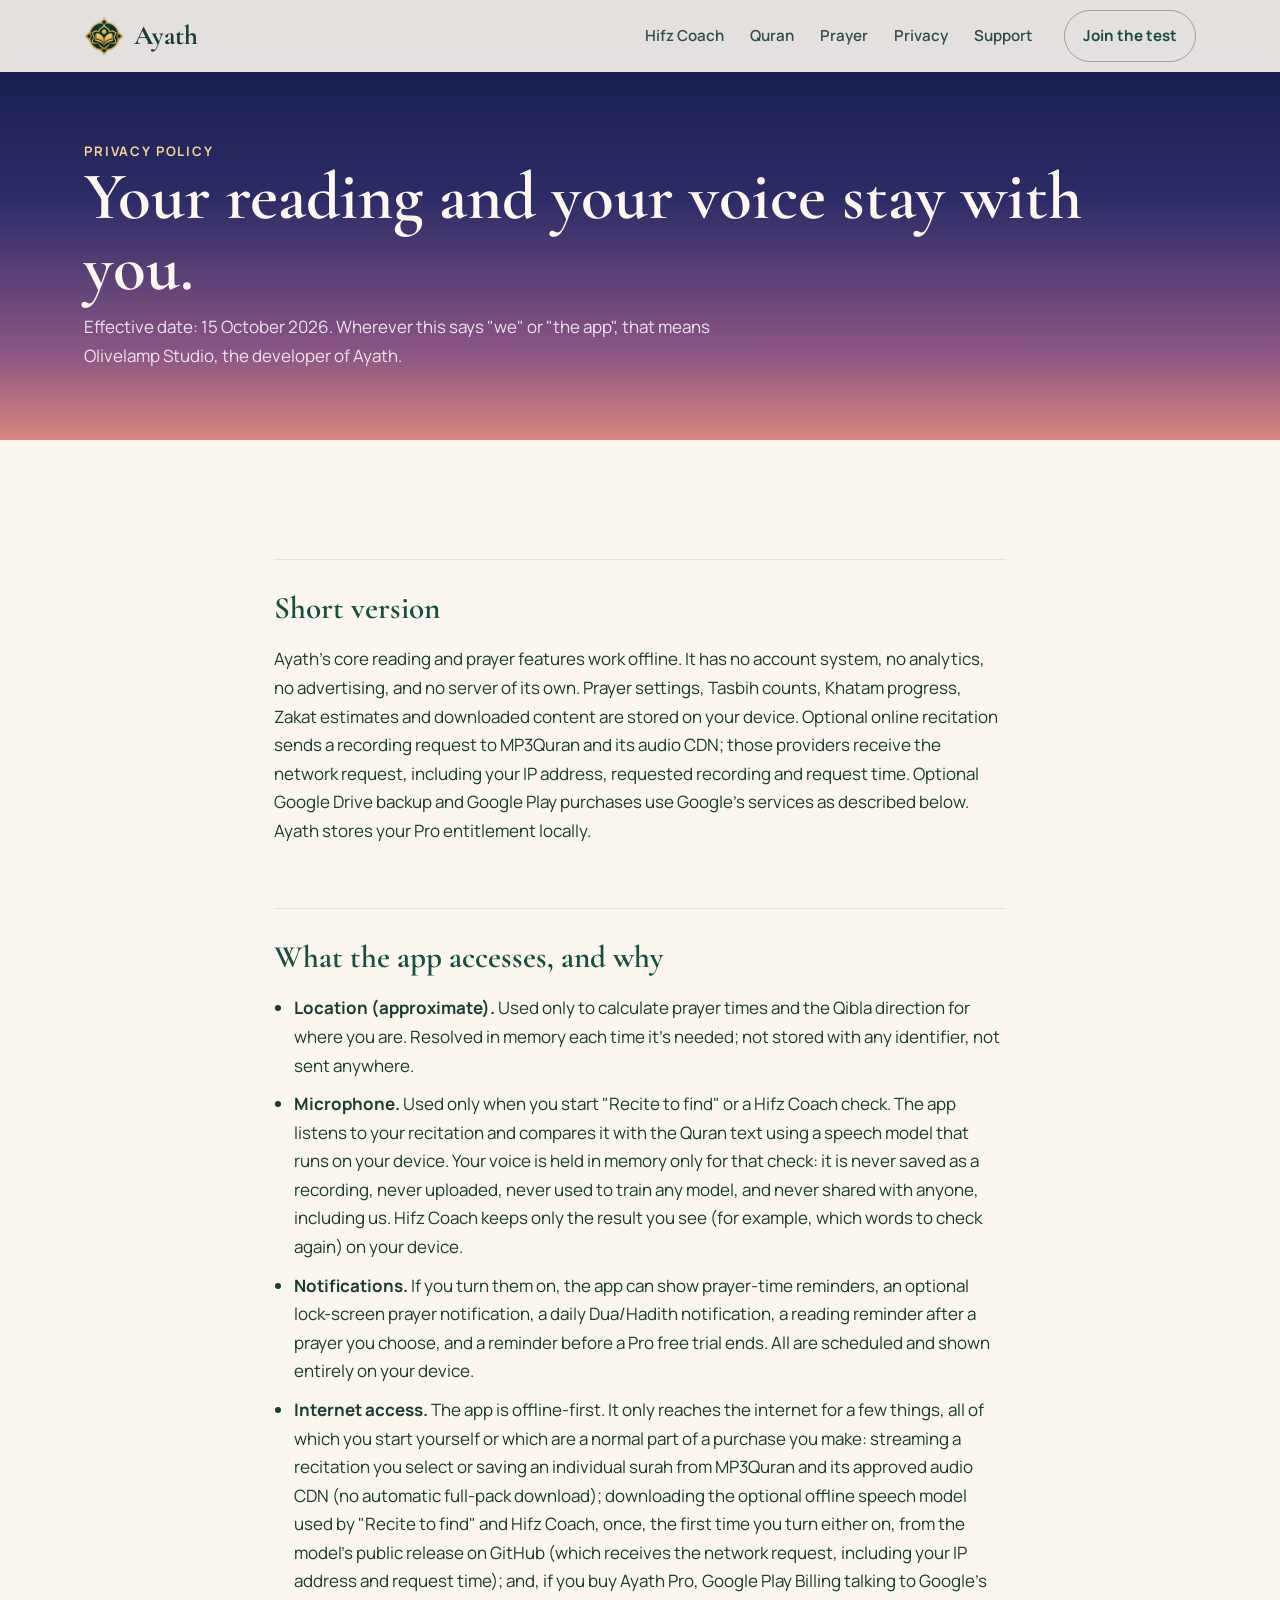
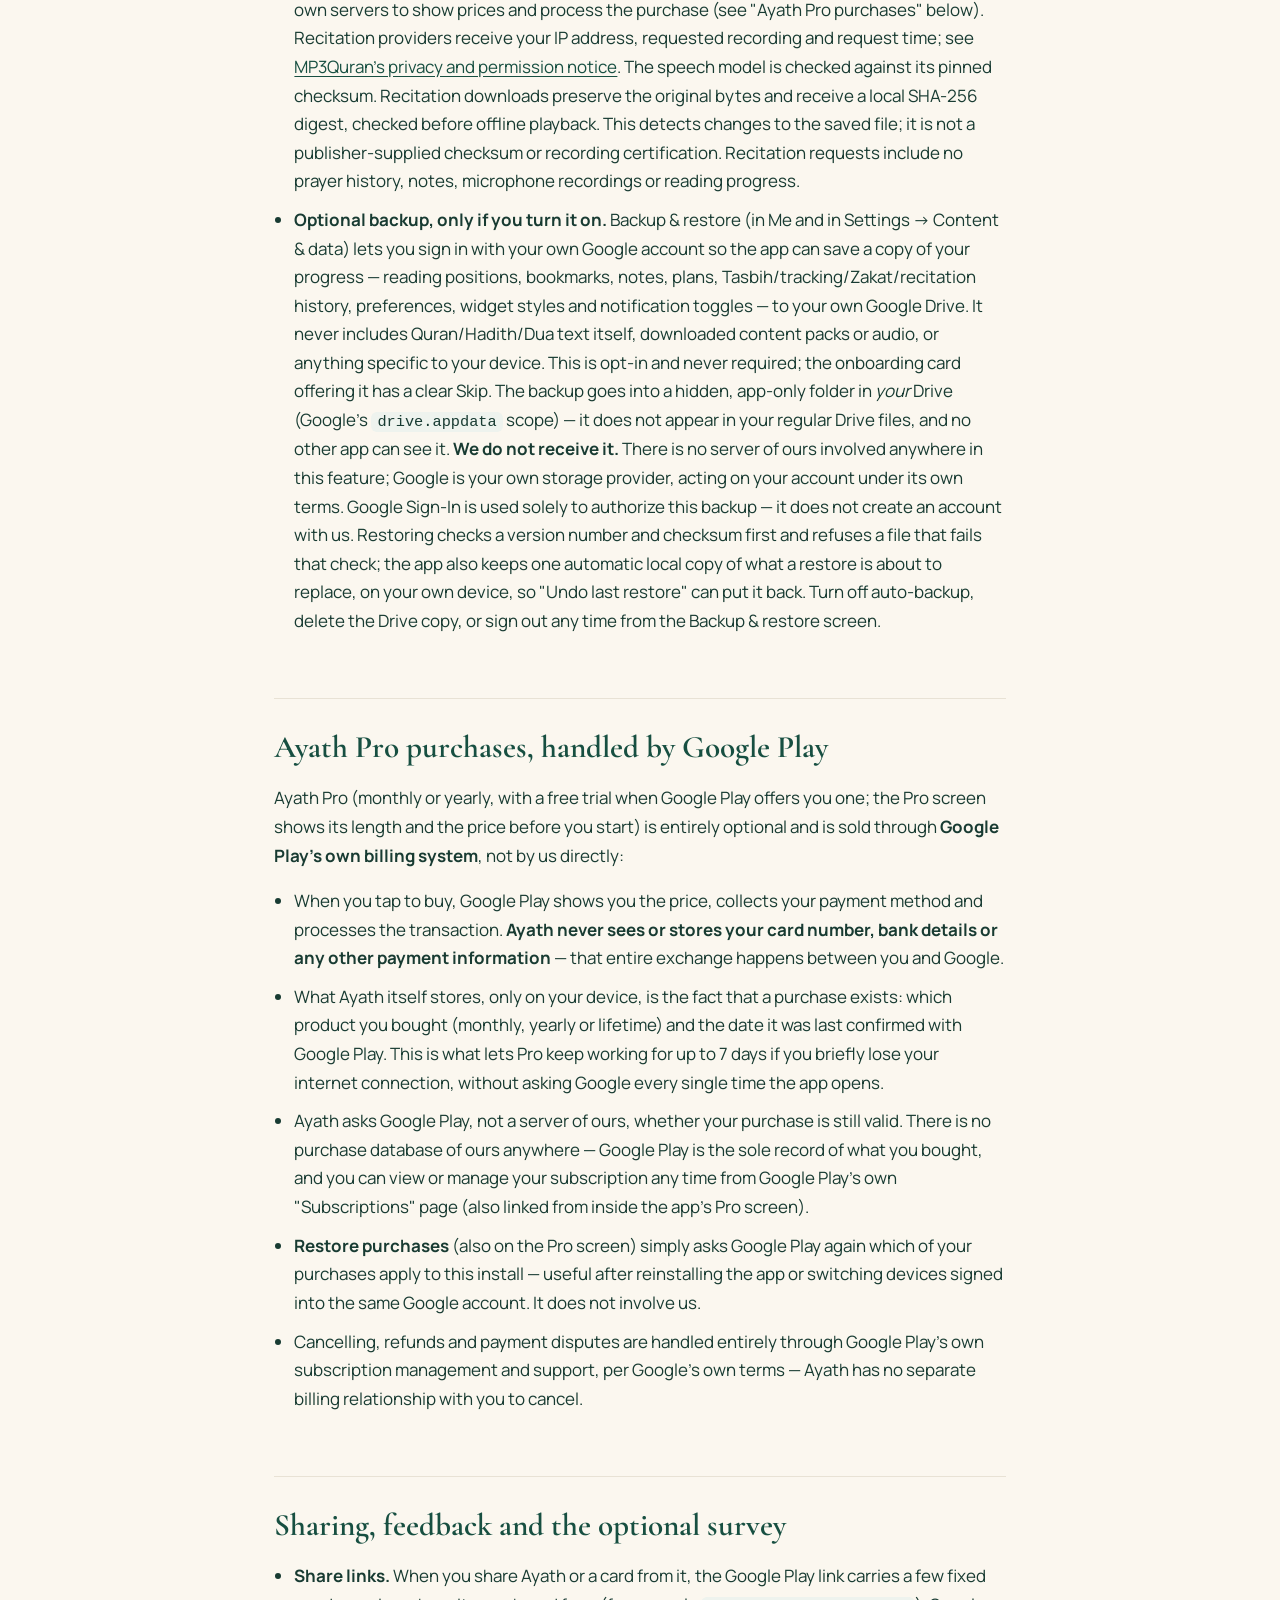
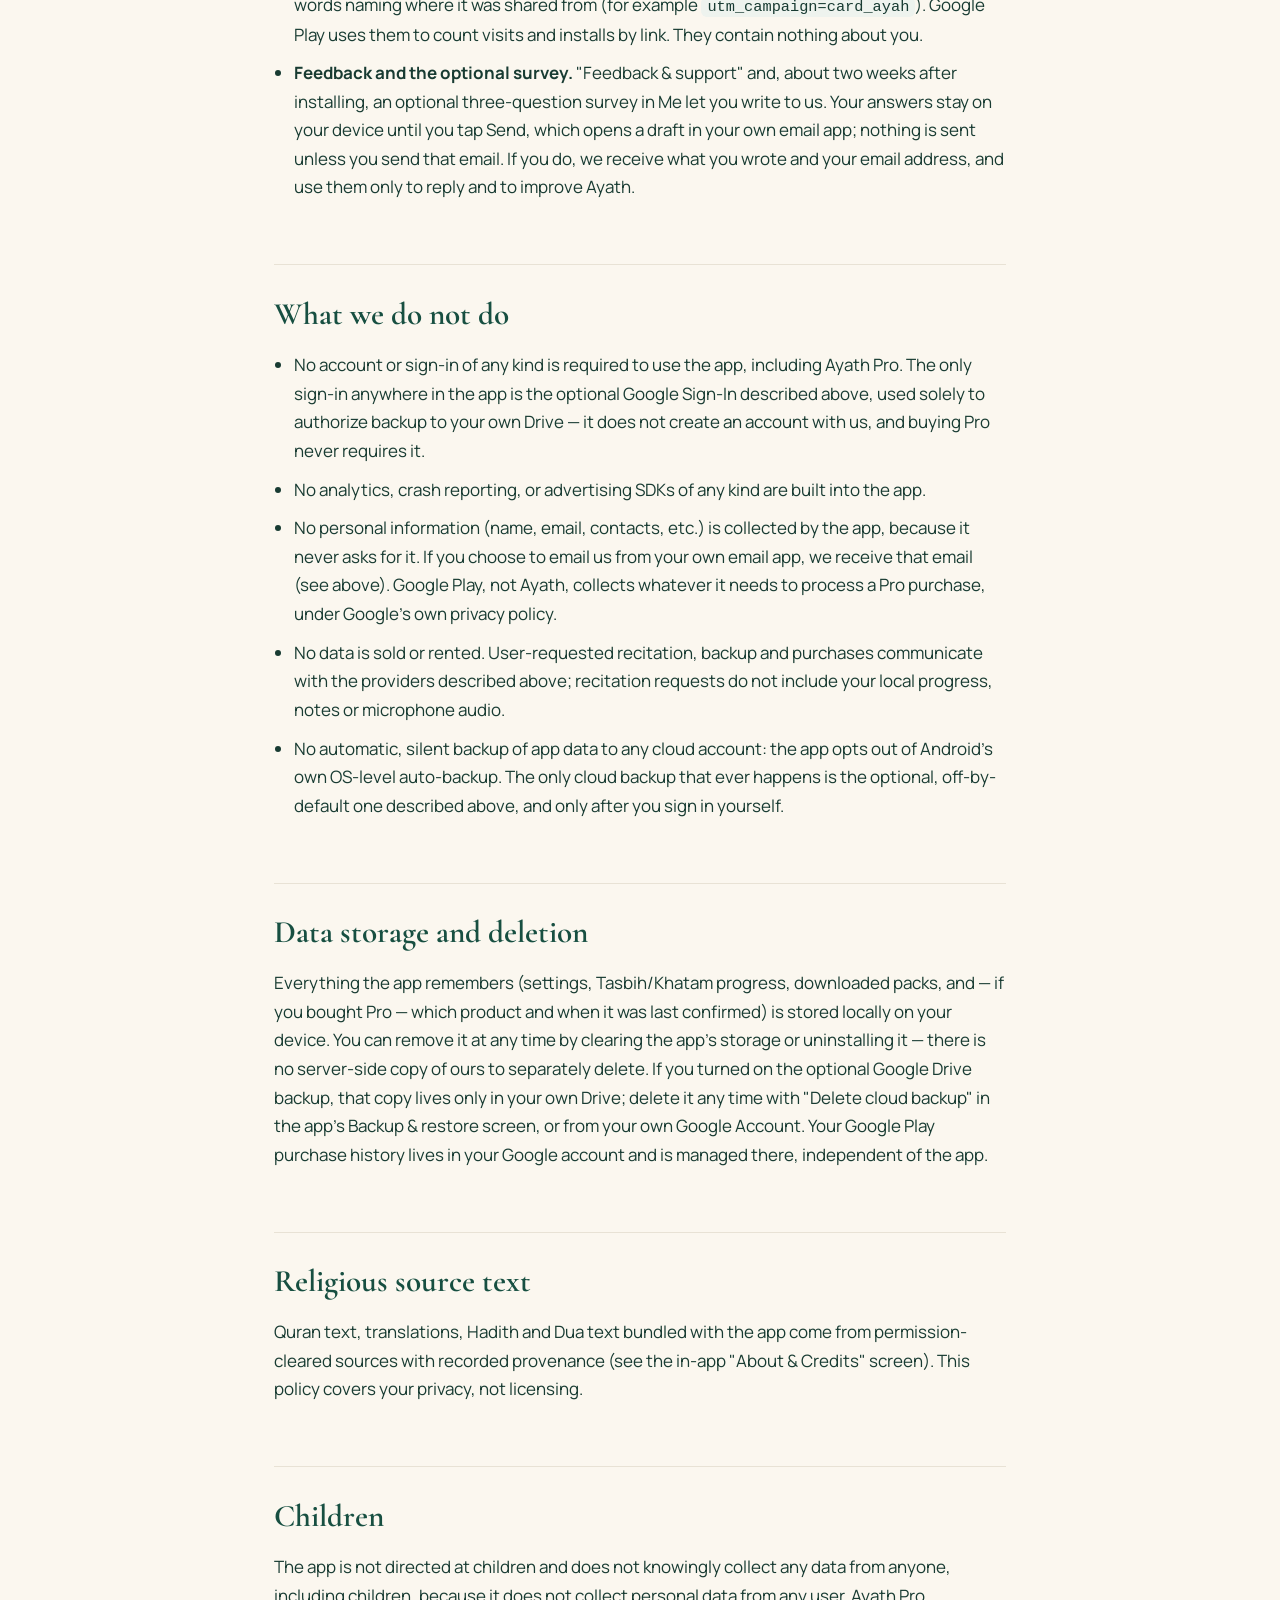
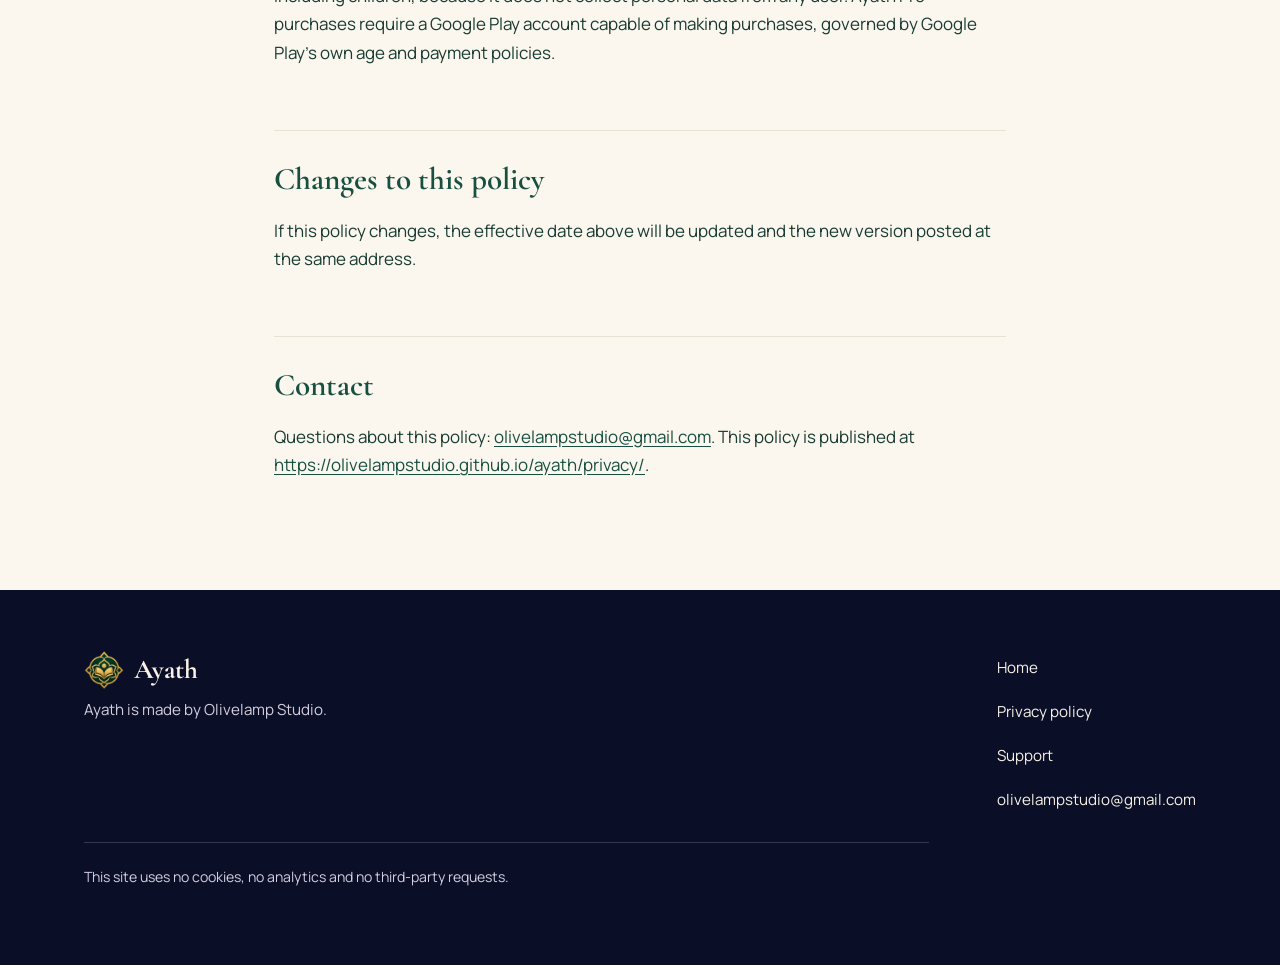
==== privacy/index.html @ 9ee57dbf "Publish Ayath website from project de8055c" ====
<!DOCTYPE html>
<html lang="en">
<head>
<meta charset="utf-8">
<meta name="viewport" content="width=device-width, initial-scale=1, viewport-fit=cover">
<title>Privacy Policy · Ayath</title>
<meta name="description" content="How Ayath handles your data: offline by default, no account, no analytics, no advertising, and your voice never leaves your phone.">
<link rel="canonical" href="https://olivelampstudio.github.io/ayath/privacy/">
<meta name="theme-color" content="#10163F">
<meta name="color-scheme" content="light dark">
<meta property="og:type" content="article">
<meta property="og:title" content="Ayath privacy policy">
<meta property="og:description" content="Offline by default, no account, no analytics, no advertising. Your voice never leaves your phone.">
<meta property="og:url" content="https://olivelampstudio.github.io/ayath/privacy/">
<meta property="og:image" content="https://olivelampstudio.github.io/ayath/assets/og-image.jpg">
<link rel="icon" type="image/png" sizes="32x32" href="../assets/icon-32.png">
<link rel="apple-touch-icon" href="../assets/apple-touch-icon.png">
<link rel="preload" href="../assets/fonts/cormorant-garamond-latin.woff2" as="font" type="font/woff2" crossorigin>
<link rel="stylesheet" href="../assets/site.css">
<script>document.documentElement.classList.add("js")</script>
<script defer src="../assets/site.js"></script>
<script type="application/ld+json">
{"@context": "https://schema.org", "@type": "BreadcrumbList", "itemListElement": [
  {"@type": "ListItem", "position": 1, "name": "Ayath", "item": "https://olivelampstudio.github.io/ayath/"},
  {"@type": "ListItem", "position": 2, "name": "Privacy policy", "item": "https://olivelampstudio.github.io/ayath/privacy/"}
]}
</script>
</head>
<body class="page-doc">
<a class="skip" href="#main">Skip to content</a>
<header class="topbar" data-topbar>
  <div class="topbar-inner">
    <a class="brand" href="../" aria-label="Ayath home"><img src="../assets/img/emblem.webp" alt="" width="40" height="40"><span>Ayath</span></a>
    <nav class="nav" id="site-nav" aria-label="Main">
      <a href="../#hifz">Hifz Coach</a>
      <a href="../#quran">Quran</a>
      <a href="../#prayer">Prayer</a>
      <a href="../privacy/" aria-current="page">Privacy</a>
      <a href="../support/">Support</a>
    </nav>
    <a class="topbar-cta" href="mailto:olivelampstudio@gmail.com?subject=Ayath%20early%20test">Join the test</a>
    <button class="menu-btn" type="button" aria-expanded="false" aria-controls="site-nav" data-menu>
      <span class="sr-only">Menu</span><span class="menu-bars" aria-hidden="true"></span>
    </button>
  </div>
</header>
<section class="doc-hero">
  <div class="wrap">
    <p class="eyebrow">Privacy policy</p>
    <h1>Your reading and your voice stay with you.</h1>
    <p>Effective date: 15 October 2026. Wherever this says "we" or "the app", that means Olivelamp
      Studio, the developer of Ayath.</p>
  </div>
</section>
<main class="doc" id="main">
  <div class="wrap">
  <h2>Short version</h2>
  <p>Ayath's core reading and prayer features work offline. It has no account
  system, no analytics, no advertising, and no server of its own. Prayer settings,
  Tasbih counts, Khatam progress, Zakat estimates and downloaded content are stored
  on your device. Optional online recitation sends a recording request to
  MP3Quran and its audio CDN; those providers receive the network request,
  including your IP address, requested recording and request time. Optional
  Google Drive backup and Google Play purchases use Google's services as
  described below. Ayath stores your Pro entitlement locally.</p>

  <h2>What the app accesses, and why</h2>
  <ul>
    <li><strong>Location (approximate).</strong> Used only to calculate prayer times and
      the Qibla direction for where you are. Resolved in memory each time it's needed;
      not stored with any identifier, not sent anywhere.</li>
    <li><strong>Microphone.</strong> Used only when you start "Recite to find" or a Hifz
      Coach check. The app listens to your recitation and compares it with the Quran text
      using a speech model that runs on your device. Your voice is held in memory only for
      that check: it is never saved as a recording, never uploaded, never used to train any
      model, and never shared with anyone, including us. Hifz Coach keeps only the result
      you see (for example, which words to check again) on your device.</li>
    <li><strong>Notifications.</strong> If you turn them on, the app can show prayer-time
      reminders, an optional lock-screen prayer notification, a daily Dua/Hadith
      notification, a reading reminder after a prayer you choose, and a reminder before a
      Pro free trial ends. All are scheduled and shown entirely on your device.</li>
    <li><strong>Internet access.</strong> The app is offline-first. It only reaches the
      internet for a few things, all of which you start yourself or which are a normal
      part of a purchase you make: streaming a recitation you select or saving an individual surah from MP3Quran
      and its approved audio CDN (no automatic full-pack download); downloading the
      optional offline speech model used by "Recite to find" and Hifz Coach, once, the
      first time you turn either on, from the model's public release on GitHub (which
      receives the network request, including your IP address and request time); and, if you buy Ayath Pro,
      Google Play Billing talking to Google's own servers to show prices and process the
      purchase (see "Ayath Pro purchases" below). Recitation providers receive your
      IP address, requested recording and request time; see
      <a href="https://www.mp3quran.net/eng/privacy">MP3Quran's privacy and permission notice</a>.
      The speech model is checked against its pinned checksum. Recitation downloads
      preserve the original bytes and receive a local SHA-256 digest, checked before
      offline playback. This detects changes to the saved file; it is not a
      publisher-supplied checksum or recording certification. Recitation requests
      include no prayer history, notes, microphone recordings or reading progress.</li>
    <li><strong>Optional backup, only if you turn it on.</strong> Backup &amp; restore (in
      Me and in Settings &rarr; Content &amp; data) lets you sign in with your own Google
      account so the app can save a copy of your progress &mdash; reading positions,
      bookmarks, notes, plans, Tasbih/tracking/Zakat/recitation history, preferences,
      widget styles and notification toggles &mdash; to your own Google Drive. It never
      includes Quran/Hadith/Dua text itself, downloaded content packs or audio, or
      anything specific to your device. This is opt-in and never required; the onboarding
      card offering it has a clear Skip. The backup goes into a hidden, app-only folder in
      <em>your</em> Drive (Google's <code>drive.appdata</code> scope) &mdash; it does not
      appear in your regular Drive files, and no other app can see it.
      <strong>We do not receive it.</strong> There is no server of ours involved anywhere
      in this feature; Google is your own storage provider, acting on your account under
      its own terms. Google Sign-In is used solely to authorize this backup &mdash; it
      does not create an account with us. Restoring checks a version number and checksum
      first and refuses a file that fails that check; the app also keeps one automatic
      local copy of what a restore is about to replace, on your own device, so
      "Undo last restore" can put it back. Turn off auto-backup, delete the Drive copy, or
      sign out any time from the Backup &amp; restore screen.</li>
  </ul>

  <h2>Ayath Pro purchases, handled by Google Play</h2>
  <p>Ayath Pro (monthly or yearly, with a free trial when Google Play offers you one;
  the Pro screen shows its length and the price before you start) is entirely optional and is sold through <strong>Google Play's own billing system</strong>,
  not by us directly:</p>
  <ul>
    <li>When you tap to buy, Google Play shows you the price, collects your payment method
      and processes the transaction. <strong>Ayath never sees or stores your card number,
      bank details or any other payment information</strong> &mdash; that entire exchange
      happens between you and Google.</li>
    <li>What Ayath itself stores, only on your device, is the fact that a purchase exists:
      which product you bought (monthly, yearly or lifetime) and the date it was last
      confirmed with Google Play. This is what lets Pro keep working for up to 7 days if
      you briefly lose your internet connection, without asking Google every single time
      the app opens.</li>
    <li>Ayath asks Google Play, not a server of ours, whether your purchase is still
      valid. There is no purchase database of ours anywhere &mdash; Google Play is the
      sole record of what you bought, and you can view or manage your subscription any
      time from Google Play's own "Subscriptions" page (also linked from inside the app's
      Pro screen).</li>
    <li><strong>Restore purchases</strong> (also on the Pro screen) simply asks Google Play
      again which of your purchases apply to this install &mdash; useful after
      reinstalling the app or switching devices signed into the same Google account. It
      does not involve us.</li>
    <li>Cancelling, refunds and payment disputes are handled entirely through Google
      Play's own subscription management and support, per Google's own terms &mdash;
      Ayath has no separate billing relationship with you to cancel.</li>
  </ul>

  <h2>Sharing, feedback and the optional survey</h2>
  <ul>
    <li><strong>Share links.</strong> When you share Ayath or a card from it, the Google
      Play link carries a few fixed words naming where it was shared from (for example
      <code>utm_campaign=card_ayah</code>). Google Play uses them to count visits and
      installs by link. They contain nothing about you.</li>
    <li><strong>Feedback and the optional survey.</strong> "Feedback &amp; support" and,
      about two weeks after installing, an optional three-question survey in Me let you
      write to us. Your answers stay on your device until you tap Send, which opens a draft
      in your own email app; nothing is sent unless you send that email. If you do, we
      receive what you wrote and your email address, and use them only to reply and to
      improve Ayath.</li>
  </ul>

  <h2>What we do not do</h2>
  <ul>
    <li>No account or sign-in of any kind is required to use the app, including Ayath
      Pro. The only sign-in anywhere in the app is the optional Google Sign-In described
      above, used solely to authorize backup to your own Drive — it does not create an
      account with us, and buying Pro never requires it.</li>
    <li>No analytics, crash reporting, or advertising SDKs of any kind are built into the app.</li>
    <li>No personal information (name, email, contacts, etc.) is collected by the app,
      because it never asks for it. If you choose to email us from your own email app, we
      receive that email (see above). Google Play, not Ayath, collects whatever it needs to
      process a Pro purchase, under Google's own privacy policy.</li>
    <li>No data is sold or rented. User-requested recitation, backup and purchases
      communicate with the providers described above; recitation requests do not
      include your local progress, notes or microphone audio.</li>
    <li>No automatic, silent backup of app data to any cloud account: the app opts out of
      Android's own OS-level auto-backup. The only cloud backup that ever happens is the
      optional, off-by-default one described above, and only after you sign in yourself.</li>
  </ul>

  <h2>Data storage and deletion</h2>
  <p>Everything the app remembers (settings, Tasbih/Khatam progress, downloaded packs,
  and — if you bought Pro — which product and when it was last confirmed) is stored
  locally on your device. You can remove it at any time by clearing the app's storage
  or uninstalling it — there is no server-side copy of ours to separately delete. If you
  turned on the optional Google Drive backup, that copy lives only in your own Drive;
  delete it any time with "Delete cloud backup" in the app's Backup &amp; restore screen,
  or from your own Google Account. Your Google Play purchase history lives in your
  Google account and is managed there, independent of the app.</p>

  <h2>Religious source text</h2>
  <p>Quran text, translations, Hadith and Dua text bundled with the app come from
  permission-cleared sources with recorded provenance (see the in-app "About &amp;
  Credits" screen). This policy covers your privacy, not licensing.</p>

  <h2>Children</h2>
  <p>The app is not directed at children and does not knowingly collect any data from
  anyone, including children, because it does not collect personal data from any user.
  Ayath Pro purchases require a Google Play account capable of making purchases,
  governed by Google Play's own age and payment policies.</p>

  <h2>Changes to this policy</h2>
  <p>If this policy changes, the effective date above will be updated and the new
  version posted at the same address.</p>

  <h2>Contact</h2>
  <p>Questions about this policy:
    <a href="mailto:olivelampstudio@gmail.com">olivelampstudio@gmail.com</a>.
    This policy is published at <a href="https://olivelampstudio.github.io/ayath/privacy/">https://olivelampstudio.github.io/ayath/privacy/</a>.
  </p>
  </div>
</main>
<footer class="site-footer tone-dark">
  <div class="wrap footer-grid">
    <div>
      <a class="brand" href="../"><img src="../assets/img/emblem.webp" alt="" width="40" height="40"><span>Ayath</span></a>
      <p>Ayath is made by Olivelamp Studio.</p>
    </div>
    <nav aria-label="Footer">
      <a href="../">Home</a>
      <a href="../privacy/">Privacy policy</a>
      <a href="../support/">Support</a>
      <a href="mailto:olivelampstudio@gmail.com">olivelampstudio@gmail.com</a>
    </nav>
    <p class="fine">This site uses no cookies, no analytics and no third-party requests.</p>
  </div>
</footer>
</body>
</html>
---- assets/site.css ----
/* Ayath website.
   One scroll is one day: Fajr, sunrise, midday, afternoon, sunset, night.
   Fonts are the app's own (OFL), self-hosted. No third-party requests. */

@font-face {
  font-family: "Cormorant Garamond";
  src: url("fonts/cormorant-garamond-latin.woff2") format("woff2");
  font-weight: 500 700;
  font-display: swap;
}
@font-face {
  font-family: "Manrope";
  src: url("fonts/manrope-latin.woff2") format("woff2");
  font-weight: 400 700;
  font-display: swap;
}

:root {
  --paper: #FBF7EF;
  --ink: #183B32;
  --green: #174F41;
  --gold: #B59753;
  --gold-ink: #7E5F22;
  --gold-light: #F6E2A8;
  --night-ink: #F7F1E6;
  --display: "Cormorant Garamond", "Iowan Old Style", Georgia, serif;
  --body: "Manrope", "Segoe UI", system-ui, -apple-system, sans-serif;
  --ease: cubic-bezier(.22, .8, .24, 1);
  --radius: 22px;
  color-scheme: light;
}

* { box-sizing: border-box; }
html { -webkit-text-size-adjust: 100%; scroll-behavior: smooth; scroll-padding-top: 84px; }
body {
  margin: 0;
  background: var(--paper);
  color: var(--ink);
  font-family: var(--body);
  font-size: 1.0625rem;
  line-height: 1.68;
  text-rendering: optimizeLegibility;
}
img { max-width: 100%; height: auto; display: block; }
a { color: inherit; text-underline-offset: 3px; }
:focus-visible { outline: 3px solid var(--gold); outline-offset: 3px; border-radius: 6px; }
.sr-only {
  position: absolute; width: 1px; height: 1px; overflow: hidden;
  clip: rect(0 0 0 0); white-space: nowrap;
}
.skip {
  position: absolute; left: 16px; top: -60px; z-index: 50;
  background: var(--paper); color: var(--ink); padding: 12px 16px; border-radius: 10px;
}
.skip:focus { top: 12px; }
.wrap { width: 100%; max-width: 1160px; margin: 0 auto; padding: 0 24px; }

/* Tones: every section sets its own text colours for its own background. */
.tone-light {
  --fg: #183B32; --muted: #3E4B44; --accent: #7E5F22; --line: rgba(24, 59, 50, .16);
  --card: rgba(255, 255, 255, .62); --card-line: rgba(126, 95, 34, .22);
  color: var(--fg);
}
.tone-dark {
  --fg: #F7F1E6; --muted: #D5CFDF; --accent: #F2D58E; --line: rgba(247, 241, 230, .18);
  --card: rgba(10, 14, 38, .5); --card-line: rgba(242, 213, 142, .26);
  color: var(--fg);
}

/* Type */
.display {
  font-family: var(--display);
  font-weight: 650;
  line-height: 1.04;
  letter-spacing: -0.01em;
  margin: 0 0 18px;
  text-wrap: balance;
}
h1.display { font-size: clamp(2.9rem, 6.6vw, 5.4rem); }
h2.display { font-size: clamp(2.2rem, 4.6vw, 3.7rem); }
h2.display.small { font-size: clamp(1.9rem, 3.4vw, 2.6rem); }
h3 { font-family: var(--display); font-size: 1.55rem; font-weight: 650; line-height: 1.15; margin: 0 0 8px; }
p { margin: 0 0 14px; }
.eyebrow {
  display: flex; align-items: center; gap: 10px; flex-wrap: wrap;
  font-size: .82rem; font-weight: 700; letter-spacing: .14em; text-transform: uppercase;
  color: var(--accent); margin: 0 0 16px;
}
.eyebrow .time {
  font-family: var(--display); font-size: 1.05rem; font-style: italic; font-weight: 600;
  letter-spacing: 0; text-transform: none; opacity: .9;
}
.eyebrow .time::after { content: ""; display: inline-block; width: 28px; height: 1px; background: currentColor; margin-left: 10px; vertical-align: middle; opacity: .6; }
.lede { font-size: clamp(1.1rem, 1.6vw, 1.28rem); color: var(--muted); max-width: 33em; margin-bottom: 28px; }
.lede strong { color: var(--fg); }
.pill {
  display: inline-block; font-family: var(--body); font-size: .72rem; font-weight: 700;
  letter-spacing: .08em; text-transform: uppercase; padding: 3px 10px; border-radius: 99px;
  border: 1px solid var(--card-line); color: var(--accent); font-style: normal; vertical-align: middle;
}

/* Buttons */
.actions { display: flex; flex-wrap: wrap; gap: 12px; align-items: center; }
.btn {
  display: inline-flex; align-items: center; justify-content: center; gap: 8px;
  min-height: 54px; padding: 14px 26px; border-radius: 999px;
  font-weight: 700; font-size: 1rem; text-decoration: none;
  transition: transform .25s var(--ease), box-shadow .25s var(--ease), background-color .25s;
}
.btn:hover { transform: translateY(-2px); }
.btn-gold {
  background: linear-gradient(180deg, #F6E2A8, #D6B56E 70%, #B9954F);
  color: #1D2A22; box-shadow: 0 10px 30px -10px rgba(214, 181, 110, .7), inset 0 1px 0 rgba(255,255,255,.6);
}
.btn-ghost { color: var(--fg); border: 1.5px solid var(--line); background: rgba(255,255,255,.06); }
.btn-ghost:hover { border-color: var(--accent); }
.soon { display: flex; align-items: center; gap: 8px; color: var(--muted); font-size: .97rem; margin-top: 22px; }
.i-star { width: 16px; height: 16px; fill: var(--accent); flex: none; }
.link-arrow { font-weight: 700; color: var(--accent); text-decoration: none; border-bottom: 1.5px solid currentColor; padding: 10px 0 2px; }
.link-arrow::after { content: " →"; }

/* Top bar */
.topbar {
  position: fixed; inset: 0 0 auto 0; z-index: 40;
  color: var(--night-ink);
  transition: background-color .35s, box-shadow .35s, color .35s;
}
.topbar-inner {
  max-width: 1160px; margin: 0 auto; padding: 10px 24px;
  display: flex; align-items: center; gap: 12px; min-height: 72px;
}
.brand {
  display: inline-flex; align-items: center; gap: 10px; min-height: 48px;
  text-decoration: none; font-family: var(--display); font-weight: 700; font-size: 1.7rem;
}
.brand img { width: 40px; height: 40px; }
.nav { display: flex; gap: 2px; margin-left: auto; }
.nav a {
  text-decoration: none; font-size: .95rem; font-weight: 600; padding: 12px 12px;
  border-radius: 999px; min-height: 48px; display: inline-flex; align-items: center; opacity: .88;
}
.nav a:hover { opacity: 1; background: rgba(255,255,255,.1); }
.topbar-cta {
  margin-left: 8px; text-decoration: none; font-weight: 700; font-size: .95rem;
  padding: 12px 18px; min-height: 48px; display: inline-flex; align-items: center;
  border-radius: 999px; border: 1.5px solid rgba(242, 213, 142, .55); color: #F2D58E;
}
.menu-btn { display: none; }
.topbar.is-solid, .page-doc .topbar {
  background: rgba(251, 247, 239, .9); color: var(--ink);
  -webkit-backdrop-filter: blur(14px) saturate(1.2); backdrop-filter: blur(14px) saturate(1.2);
  box-shadow: 0 1px 0 rgba(24, 59, 50, .1);
}
.topbar.is-solid .nav a:hover, .page-doc .topbar .nav a:hover { background: rgba(23, 79, 65, .08); }
.topbar.is-solid.over-dark {
  background: rgba(10, 15, 39, .72); color: var(--night-ink); box-shadow: 0 1px 0 rgba(247, 241, 230, .1);
}
.topbar.is-solid.over-dark .topbar-cta { color: #F2D58E; border-color: rgba(242, 213, 142, .55); }
.topbar.is-solid.over-dark .nav a:hover { background: rgba(255, 255, 255, .1); }
.topbar.is-solid .topbar-cta, .page-doc .topbar .topbar-cta { color: var(--green); border-color: rgba(23, 79, 65, .4); }

/* Sky sections: each bottom colour is the next section's top colour. */
.sky { position: relative; overflow: hidden; }
.fajr {
  background: linear-gradient(180deg, #10163F 0%, #1D255C 34%, #4A3A78 56%, #9C5C84 74%, #D9867E 90%, #EBA581 100%);
}
.sunrise { background: linear-gradient(180deg, #EBA581 0%, #F4C79A 16%, #F9E3C1 42%, #FBF1DE 100%); }
.day { background: linear-gradient(180deg, #FBF1DE 0%, #F2F4EC 30%, #EEF3EE 70%, #F6F2E6 100%); }
.asr { background: linear-gradient(180deg, #F6F2E6 0%, #F6E7C4 55%, #EFCF95 100%); }
.horizon {
  position: relative; height: clamp(280px, 40vw, 520px); overflow: hidden;
  background: linear-gradient(180deg, #EFCF95 0%, #EDAF7C 26%, #DD8270 50%, #A25C78 74%, #5E3C70 100%);
}
.dusk { background: linear-gradient(180deg, #0F2320 0%, #15203A 45%, #141B3A 100%); }
.night { background: linear-gradient(180deg, #141B3A 0%, #0F1533 45%, #0A0F27 100%); }

section.sky { padding: clamp(80px, 11vw, 140px) 0; }
.sunrise { padding-top: clamp(40px, 6vw, 80px) !important; }

/* Stars */
.stars {
  position: absolute; inset: 0 0 45% 0; pointer-events: none;
  background-image:
    radial-gradient(1.5px 1.5px at 12% 18%, #fff, transparent 60%),
    radial-gradient(1px 1px at 22% 42%, #fff, transparent 60%),
    radial-gradient(1.5px 1.5px at 35% 12%, #fff, transparent 60%),
    radial-gradient(1px 1px at 48% 30%, #fff, transparent 60%),
    radial-gradient(2px 2px at 63% 9%, #fff, transparent 60%),
    radial-gradient(1px 1px at 71% 36%, #fff, transparent 60%),
    radial-gradient(1.5px 1.5px at 83% 20%, #fff, transparent 60%),
    radial-gradient(1px 1px at 91% 44%, #fff, transparent 60%),
    radial-gradient(1px 1px at 6% 52%, #fff, transparent 60%),
    radial-gradient(1.5px 1.5px at 56% 50%, #fff, transparent 60%);
  opacity: .75;
}
.stars.dim { inset: 0; opacity: .5; }

/* Hero */
.hero { min-height: 100svh; padding-top: 120px !important; padding-bottom: 56px !important; }
.hero-grid { display: grid; grid-template-columns: 1.1fr .9fr; gap: 40px; align-items: center; }
.hero-copy { position: relative; z-index: 2; }
.hero-copy .display { color: #FFF8EC; }
.hero-art { position: relative; display: grid; place-items: center; min-height: 520px; }
.rosette {
  position: absolute; width: min(118%, 640px); aspect-ratio: 1; top: 50%; left: 50%;
  transform: translate(-50%, -54%); fill: none; stroke: #F2D58E; stroke-width: 1.1; opacity: .5;
}
.arch-window {
  position: relative; width: min(100%, 380px); aspect-ratio: 2 / 3; clip-path: url(#arch);
  box-shadow: 0 30px 80px -30px rgba(0,0,0,.6);
  background: #1D255C;
}
.arch-window img { width: 100%; height: 112%; object-fit: cover; object-position: center 70%; will-change: transform; }
.arch-window::after {
  content: ""; position: absolute; inset: 0; clip-path: url(#arch);
  box-shadow: inset 0 0 0 2px rgba(242, 213, 142, .55);
}
.hero-emblem {
  position: absolute; width: 112px; height: 112px; bottom: -28px; left: 50%; translate: -50% 0;
  filter: drop-shadow(0 12px 28px rgba(0,0,0,.45));
}
.trust {
  list-style: none; display: flex; flex-wrap: wrap; gap: 10px; margin-top: 64px;
  position: relative; z-index: 2;
}
.trust li {
  font-size: .95rem; font-weight: 600; color: #2A1F2A; padding: 10px 16px; border-radius: 999px;
  background: rgba(255, 247, 236, .78); border: 1px solid rgba(255,255,255,.6);
}

/* Split layouts */
.split { display: grid; grid-template-columns: 1fr 1fr; gap: clamp(32px, 6vw, 80px); align-items: center; }
.copy p { color: var(--muted); }
.section-head { max-width: 820px; margin-bottom: 48px; }
.section-head.center { margin-left: auto; margin-right: auto; text-align: center; }
.section-head.center .eyebrow { justify-content: center; }
.art { position: relative; }
.art > img { width: 100%; }

/* Phones */
.phone {
  margin: 0; border-radius: 30px; overflow: hidden; background: #0E1A16;
  border: 6px solid #0E1A16; box-shadow: 0 30px 60px -28px rgba(10, 20, 16, .55);
}
.phone img { border-radius: 24px; }
.phone figcaption {
  background: transparent; color: var(--muted); text-align: center; font-size: .9rem; padding: 10px 4px 2px;
}
.art .phone-tilt {
  position: absolute; width: 36%; right: 4%; bottom: -14%; rotate: 4deg;
  border: 0; background: transparent;
}
.art .phone-tilt img { border-radius: 22px; }

/* Reading lanes */
.lanes {
  margin-top: 28px; padding: 22px 22px 14px; border-radius: var(--radius);
  background: var(--card); border: 1px solid var(--card-line);
  -webkit-backdrop-filter: blur(6px); backdrop-filter: blur(6px);
}
.lanes-title { font-weight: 700; color: var(--fg) !important; margin-bottom: 14px; }
.lane { display: grid; grid-template-columns: 118px 1fr; gap: 12px; align-items: center; min-height: 36px; }
.lane-name { font-size: .92rem; font-weight: 600; color: var(--fg); }
.lane-track { position: relative; height: 6px; border-radius: 99px; background: rgba(24, 59, 50, .12); }
.lane-track::before {
  content: ""; position: absolute; inset: 0 auto 0 0; width: calc(var(--p) * 100%);
  border-radius: inherit; background: linear-gradient(90deg, #2F7A63, #174F41);
  transform-origin: left; transform: scaleX(0); transition: transform 1.4s var(--ease);
}
.lane-mark {
  position: absolute; top: 50%; left: 0; width: 16px; height: 16px; margin: -8px 0 0 -8px;
  border-radius: 50%; background: #F2D58E; border: 3px solid #174F41;
  transition: left 1.4s var(--ease);
}
.lanes.is-in .lane-track::before { transform: scaleX(1); }
.lanes.is-in .lane-mark { left: calc(var(--p) * 100%); animation: drift var(--t) ease-in-out 1.6s infinite alternate; }
@keyframes drift { to { translate: 14px 0; } }
.lanes-note { font-size: .92rem; margin: 12px 0 4px; }

/* Hifz demo */
.hifz-split { align-items: start; }
.demo-wrap { display: grid; justify-items: center; }
.demo {
  position: relative; width: min(100%, 340px); aspect-ratio: 9 / 16.5; border-radius: 36px;
  background: linear-gradient(180deg, #FFFDF8, #F7F1E3); border: 8px solid #0E1A16;
  box-shadow: 0 40px 80px -36px rgba(14, 26, 22, .55), 0 0 0 1px rgba(181, 151, 83, .4);
  padding: 22px 20px; overflow: hidden; color: #183B32;
}
.demo-top { display: flex; justify-content: space-between; font-size: .82rem; font-weight: 700; color: #174F41; }
.demo-surah { color: #7E5F22; font-weight: 600; }
.demo-page { margin-top: 18px; display: grid; gap: 14px; }
.demo-header {
  height: 30px; border-radius: 8px; border: 1.5px solid #C9AE6E; margin-bottom: 6px;
  display: grid; place-items: center; background: linear-gradient(90deg, #F3EAD3, #FBF6EA 50%, #F3EAD3);
}
.demo-header span { width: 12px; height: 12px; rotate: 45deg; border: 1.5px solid #B59753; background: #F6E2A8; }
.demo-line { display: flex; gap: 7px; justify-content: space-between; }
.demo-line i {
  display: block; height: 14px; width: calc(var(--w) * 1%); flex: 0 0 auto; border-radius: 7px;
  background: #E7E0D0; transition: background-color .35s, box-shadow .35s, transform .35s;
}
.demo-line.short { justify-content: flex-start; }
.demo-line i.on { background: #9FCDB8; }
.demo-line i.miss.flag { background: #F2D58E; box-shadow: 0 0 0 2px #B59753; animation: pulse 1.2s ease-in-out infinite; }
@keyframes pulse { 50% { transform: scale(1.08); } }
.demo-foot {
  position: absolute; left: 20px; right: 20px; bottom: 26px;
  display: flex; align-items: center; justify-content: space-between; gap: 12px;
  font-size: .82rem; font-weight: 700; color: #174F41;
}
.wave { display: flex; align-items: center; gap: 3px; height: 28px; }
.wave b { width: 4px; height: 6px; border-radius: 2px; background: #174F41; opacity: .8; }
.demo.listening .wave b { animation: wave .9s ease-in-out infinite; }
.wave b:nth-child(2) { animation-delay: -.7s !important; } .wave b:nth-child(3) { animation-delay: -.2s !important; }
.wave b:nth-child(4) { animation-delay: -.5s !important; } .wave b:nth-child(5) { animation-delay: -.1s !important; }
.wave b:nth-child(6) { animation-delay: -.6s !important; } .wave b:nth-child(7) { animation-delay: -.3s !important; }
.wave b:nth-child(8) { animation-delay: -.8s !important; } .wave b:nth-child(9) { animation-delay: -.4s !important; }
@keyframes wave { 50% { height: 26px; } }
.demo-result {
  position: absolute; left: 14px; right: 14px; bottom: 14px; padding: 16px 18px;
  border-radius: 20px; background: #174F41; color: #FBF7EF; display: grid; gap: 4px;
  transform: translateY(130%); transition: transform .6s var(--ease);
}
.demo-result strong { font-family: var(--display); font-size: 1.45rem; line-height: 1.1; }
.demo-result span { font-size: .86rem; opacity: .9; }
.demo.result .demo-result { transform: none; }
.demo-caption { font-size: .88rem; color: var(--muted); margin-top: 14px; text-align: center; }

.steps { list-style: none; padding: 0; margin: 0 0 24px; display: grid; gap: 10px; }
.steps li {
  display: grid; grid-template-columns: 40px 1fr; gap: 14px; align-items: start;
  padding: 16px 18px; border-radius: 18px; border: 1px solid transparent; color: var(--muted);
  transition: background-color .4s, border-color .4s;
}
.steps li strong { color: var(--fg); }
.steps li.active { background: var(--card); border-color: var(--card-line); }
.step-n {
  width: 40px; height: 40px; border-radius: 50%; display: grid; place-items: center;
  font-family: var(--display); font-weight: 700; font-size: 1.3rem; color: var(--accent);
  border: 1.5px solid var(--card-line);
}
.steps li.active .step-n { background: #174F41; color: #FBF7EF; border-color: #174F41; }
.ticks { list-style: none; padding: 0; margin: 0 0 18px; }
.ticks li { position: relative; padding: 8px 0 8px 32px; color: var(--muted); }
.ticks li::before {
  content: ""; position: absolute; left: 0; top: 13px; width: 18px; height: 18px; border-radius: 50%;
  background: var(--accent) no-repeat center / 11px
    url("data:image/svg+xml,%3Csvg xmlns='http://www.w3.org/2000/svg' viewBox='0 0 12 12'%3E%3Cpath d='M2 6.5l2.5 2.5L10 3.5' fill='none' stroke='%23fff' stroke-width='2' stroke-linecap='round' stroke-linejoin='round'/%3E%3C/svg%3E");
}
.tone-dark .ticks li::before {
  background-color: #F2D58E;
  background-image: url("data:image/svg+xml,%3Csvg xmlns='http://www.w3.org/2000/svg' viewBox='0 0 12 12'%3E%3Cpath d='M2 6.5l2.5 2.5L10 3.5' fill='none' stroke='%23141B3A' stroke-width='2' stroke-linecap='round' stroke-linejoin='round'/%3E%3C/svg%3E");
}
.note {
  padding: 14px 18px; border-radius: 16px; background: var(--card); border: 1px solid var(--card-line);
  color: var(--fg) !important; font-size: .97rem;
}
.screens {
  display: grid; grid-template-columns: repeat(4, 1fr); gap: 22px; margin-top: 80px;
}
.screens .phone { background: transparent; border: 0; box-shadow: none; overflow: visible; }
.screens .phone img { border-radius: 22px; box-shadow: 0 24px 50px -26px rgba(10, 20, 16, .5); }

/* Prayer arc */
.day-arc { position: relative; max-width: 1000px; margin: 0 auto; }
.day-arc svg { width: 100%; height: auto; overflow: visible; position: relative; z-index: 1; }
.arc-path { stroke: #B59753; stroke-width: 2; stroke-dasharray: 2 9; stroke-linecap: round; }
.arc-marks circle { fill: #FBF7EF; stroke: #B59753; stroke-width: 2; transition: fill .4s; }
.arc-marks circle.lit { fill: #174F41; stroke: #174F41; }
.arc-sun { fill: #F6C35F; filter: drop-shadow(0 0 14px rgba(246, 195, 95, .9)); }
.arc-text text { font-family: var(--display); font-size: 30px; font-weight: 700; fill: var(--fg); }
.arc-mosque { width: 74%; margin: -5% auto 0; position: relative; z-index: 0; }
.cards3 { display: grid; grid-template-columns: repeat(3, 1fr); gap: 18px; margin-top: 48px; }
.card {
  padding: 24px; border-radius: var(--radius); background: var(--card); border: 1px solid var(--card-line);
  -webkit-backdrop-filter: blur(6px); backdrop-filter: blur(6px);
}
.card p { color: var(--muted); margin: 0; }

/* Horizon */
.sunset-sun {
  position: absolute; left: 50%; top: 4%; width: clamp(130px, 18vw, 240px); aspect-ratio: 1;
  translate: -50% 0; border-radius: 50%;
  background: radial-gradient(circle at 50% 45%, #FFE8A8 0%, #F9B867 45%, #EF8A5E 75%, rgba(239,138,94,0) 76%);
  box-shadow: 0 0 120px 40px rgba(249, 184, 103, .45);
  will-change: transform;
}
.skyline {
  position: absolute; left: 50%; bottom: -1px; translate: -50% 0;
  width: max(86%, 760px); aspect-ratio: 1400 / 443;
  -webkit-mask: url("img/skyline.webp") center bottom / 100% auto no-repeat;
  mask: url("img/skyline.webp") center bottom / 100% auto no-repeat;
}
.skyline-far { background: #6B4378; opacity: .55; width: max(118%, 1000px); bottom: 8%; translate: -40% 0; }
.horizon::after {
  content: ""; position: absolute; left: -10%; right: -10%; bottom: 0; height: clamp(18px, 2.6vw, 34px);
  background: #0F2320; border-radius: 50% 50% 0 0 / 100% 100% 0 0;
}
.skyline-near { background: #0F2320; }

/* Privacy: airplane mode */
.airplane { display: grid; justify-items: center; }
.ap-card {
  width: min(100%, 420px); border-radius: 28px; padding: 10px 22px;
  background: rgba(247, 241, 230, .07); border: 1px solid rgba(242, 213, 142, .28);
  -webkit-backdrop-filter: blur(8px); backdrop-filter: blur(8px);
}
.ap-row {
  display: flex; justify-content: space-between; align-items: center; gap: 16px;
  min-height: 60px; border-top: 1px solid var(--line);
}
.ap-row:first-child { border-top: 0; }
.ap-switch span:first-child { font-weight: 700; }
.switch {
  width: 54px; height: 32px; border-radius: 99px; background: rgba(247, 241, 230, .25);
  position: relative; transition: background-color .4s;
}
.switch span {
  position: absolute; top: 4px; left: 4px; width: 24px; height: 24px; border-radius: 50%;
  background: #F7F1E6; transition: translate .4s var(--ease);
}
.airplane.on .switch { background: #F2D58E; }
.airplane.on .switch span { translate: 22px 0; background: #141B3A; }
.ap-check em {
  font-style: normal; font-weight: 700; color: #F2D58E; font-size: .92rem;
  opacity: 0; translate: 8px 0; transition: opacity .4s, translate .4s var(--ease);
}
.ap-check em::before { content: "✓ "; }
.airplane.on .ap-check em { opacity: 1; translate: 0 0; }
.airplane.on .ap-check:nth-child(3) em { transition-delay: .35s; }
.airplane.on .ap-check:nth-child(4) em { transition-delay: .7s; }
.airplane.on .ap-check:nth-child(5) em { transition-delay: 1.05s; }
.airplane.on .ap-check:nth-child(2) em { transition-delay: 0s; }

/* Night */
.night-scene { width: min(100%, 760px); margin: -10px auto 40px; }
.plans { display: grid; grid-template-columns: 1fr 1fr; gap: 20px; }
.plan {
  padding: 28px; border-radius: 26px; background: var(--card); border: 1px solid var(--card-line);
}
.plan p { color: var(--muted); }
.plan-pro {
  background: linear-gradient(160deg, rgba(242, 213, 142, .14), rgba(10, 14, 38, .5) 55%);
  border-color: rgba(242, 213, 142, .45);
}
.plan-foot { font-size: .95rem; margin: 0; }
.plan-foot a { color: var(--accent); font-weight: 700; }
.langs { text-align: center; margin: 100px auto 0; max-width: 820px; }
.langs .eyebrow { justify-content: center; }
.lang-line { font-family: var(--display); font-size: clamp(2rem, 4.4vw, 3.3rem); line-height: 1.15; color: var(--fg) !important; }
.lang-word {
  display: inline-block; min-width: 4ch; color: #F2D58E; font-style: italic;
  font-family: var(--display), "Noto Naskh Arabic", "Nirmala UI", "Noto Sans Devanagari", "Noto Sans Bengali", "Noto Sans Malayalam", "Noto Sans Kannada", serif;
  transition: opacity .45s, translate .45s var(--ease);
}
.lang-word.out { opacity: 0; translate: 0 10px; }
.lang-list { color: var(--muted); font-size: 1rem; }
.faq { max-width: 820px; margin: 100px auto 0; }
.faq details {
  border-top: 1px solid var(--line); padding: 0 4px;
}
.faq details:last-child { border-bottom: 1px solid var(--line); }
.faq summary {
  cursor: pointer; list-style: none; min-height: 60px; display: flex; align-items: center;
  justify-content: space-between; gap: 16px; font-weight: 700; font-size: 1.06rem; padding: 14px 0;
}
.faq summary::-webkit-details-marker { display: none; }
.faq summary::after {
  content: "+"; font-family: var(--display); font-size: 1.8rem; line-height: 1; color: var(--accent);
  transition: rotate .3s var(--ease);
}
.faq details[open] summary::after { rotate: 45deg; }
.faq details p { color: var(--muted); padding-bottom: 12px; }
.faq a { color: var(--accent); }
.final-cta { text-align: center; margin: 110px auto 0; max-width: 760px; }
.final-cta p { color: var(--muted); }
.final-cta .btn { margin-top: 10px; }

/* Footer */
.site-footer { background: #0A0F27; padding: 56px 0 64px; font-size: .95rem; }
.footer-grid { display: grid; grid-template-columns: 1fr auto; gap: 20px 40px; align-items: start; }
.site-footer p { color: var(--muted); }
.site-footer nav { display: flex; flex-direction: column; gap: 0; }
.site-footer nav a { color: var(--fg); text-decoration: none; min-height: 44px; display: inline-flex; align-items: center; }
.site-footer nav a:hover { color: var(--accent); }
.site-footer .fine { grid-column: 1 / -1; font-size: .88rem; max-width: 60em; border-top: 1px solid var(--line); padding-top: 22px; }

/* Documents (privacy, support) */
.page-doc { background: var(--paper); }
.doc-hero {
  background: linear-gradient(180deg, #10163F 0%, #2C2C68 45%, #8A5583 80%, #D9867E 100%);
  padding: 140px 0 70px; color: #FFF8EC;
}
.doc-hero .eyebrow { color: #F2D58E; }
.doc-hero h1 { font-family: var(--display); font-size: clamp(2.6rem, 6vw, 4.2rem); line-height: 1.05; margin: 0 0 10px; font-weight: 650; }
.doc-hero p { color: #EDE3EE; margin: 0; max-width: 40em; }
.doc { padding: 56px 0 96px; }
.doc .wrap { max-width: 780px; }
.doc h2 {
  font-family: var(--display); font-weight: 650; font-size: 1.95rem; line-height: 1.15; color: var(--green);
  margin: 2em 0 .6em; padding-top: 1em; border-top: 1px solid #E8E2D5;
}
.doc ul { padding-left: 1.2em; }
.doc li { margin-bottom: .6em; }
.doc a { color: var(--green); overflow-wrap: anywhere; }
.doc code { font-size: .9em; background: #EEF3EE; padding: 1px 6px; border-radius: 6px; }
.contact-card {
  background: #FFFFFF; border: 1px solid #E5D6AE; border-radius: var(--radius); padding: 24px 26px; margin: 0 0 12px;
}
.contact-card .email { font-family: var(--display); font-size: 1.7rem; font-weight: 700; margin: 0 0 10px; overflow-wrap: anywhere; }
.doc .faq { margin: 0; max-width: none; }
.doc .faq details { border-color: #E8E2D5; }
.doc .faq summary::after { color: var(--gold-ink); }
.doc .faq details p { color: #3E4B44; }
.page-doc .site-footer { margin-top: 0; }

/* Motion: load and reveal */
@media (prefers-reduced-motion: no-preference) {
  .load { opacity: 0; translate: 0 18px; animation: rise .9s var(--ease) forwards; animation-delay: calc(var(--d) * .12s + .1s); }
  @keyframes rise { to { opacity: 1; translate: 0 0; } }
  .rosette .draw { stroke-dasharray: 1; stroke-dashoffset: 1; animation: draw 2.6s var(--ease) forwards; }
  .rosette .draw:nth-child(2) { animation-delay: .2s; }
  .rosette .draw:nth-child(3) { animation-delay: .4s; }
  .rosette .draw:nth-child(4) { animation-delay: .6s; }
  .rosette .draw:nth-child(5) { animation-delay: .8s; }
  .rosette .draw:nth-child(6) { animation-delay: 1s; }
  .rosette .draw:nth-child(7) { animation-delay: 1.2s; }
  @keyframes draw { to { stroke-dashoffset: 0; } }
  .rosette { animation: turn 120s linear infinite; }
  @keyframes turn { to { rotate: 360deg; } }
  .stars { animation: twinkle 6s ease-in-out infinite alternate; }
  @keyframes twinkle { to { opacity: .45; } }
  .hero-emblem { animation: float 6s ease-in-out infinite alternate; }
  @keyframes float { to { translate: -50% -8px; } }
  .js [data-reveal] { opacity: 0; translate: 0 34px; transition: opacity 1s var(--ease), translate 1s var(--ease); }
  .js [data-reveal].is-in { opacity: 1; translate: 0 0; }
  .screens .phone { transition: translate .5s var(--ease); }
  .screens .phone:hover { translate: 0 -8px; }
}
@media (prefers-reduced-motion: reduce) {
  html { scroll-behavior: auto; }
  .lanes .lane-track::before { transform: scaleX(1); }
  .lanes .lane-mark { left: calc(var(--p) * 100%); }
  .airplane .switch { background: #F2D58E; }
  .airplane .switch span { translate: 22px 0; background: #141B3A; }
  .airplane .ap-check em { opacity: 1; translate: 0 0; }
}

/* Dark preference: the daytime sections take their night colours. */
@media (prefers-color-scheme: dark) {
  :root { color-scheme: dark; }
  .sunrise, .day, .asr {
    --fg: #F3EEE2; --muted: #C9CFC6; --accent: #E5C67F; --line: rgba(243, 238, 226, .16);
    --card: rgba(255, 255, 255, .05); --card-line: rgba(229, 198, 127, .24);
  }
  .fajr { background: linear-gradient(180deg, #0B1033 0%, #161D4C 40%, #33295A 70%, #4A2F55 100%); }
  .sunrise { background: linear-gradient(180deg, #4A2F55 0%, #2B2643 30%, #172422 100%); }
  .day { background: linear-gradient(180deg, #172422 0%, #13201D 50%, #15221E 100%); }
  .asr { background: linear-gradient(180deg, #15221E 0%, #1F2419 60%, #2C2416 100%); }
  .horizon { background: linear-gradient(180deg, #2C2416 0%, #5A3524 30%, #7A3F44 55%, #4B2C5C 80%, #2A2350 100%); }
  .lane-track { background: rgba(243, 238, 226, .14); }
  .lane-track::before { background: linear-gradient(90deg, #6FB79B, #9BCDB6); }
  .lane-mark { border-color: #9BCDB6; }
  .arc-marks circle { fill: #15221E; }
  .arc-marks circle.lit { fill: #9BCDB6; stroke: #9BCDB6; }
  .steps li.active .step-n { background: #9BCDB6; color: #10201C; border-color: #9BCDB6; }
  .topbar.is-solid, .page-doc .topbar { background: rgba(15, 26, 23, .88); color: #F3EEE2; box-shadow: 0 1px 0 rgba(243,238,226,.1); }
  .topbar.is-solid .topbar-cta, .page-doc .topbar .topbar-cta { color: #E5C67F; border-color: rgba(229, 198, 127, .45); }
  .page-doc { background: #0F1A17; color: #EDE6D6; }
  .doc h2 { color: #9BCDB6; border-color: #2A3D37; }
  .doc a { color: #9BCDB6; }
  .doc code { background: #1E332D; }
  .contact-card { background: #182A25; border-color: #5C4E2E; }
  .doc .faq details { border-color: #2A3D37; }
  .doc .faq summary::after { color: #E5C67F; }
  .doc .faq details p { color: #C9CFC6; }
}

/* Layout: tablet and phone */
@media (max-width: 960px) {
  .nav, .topbar-cta { display: none; }
  .menu-btn {
    display: inline-grid; place-items: center; margin-left: auto; width: 48px; height: 48px;
    border-radius: 50%; border: 1.5px solid currentColor; background: transparent; color: inherit; cursor: pointer;
  }
  .menu-bars, .menu-bars::before, .menu-bars::after {
    display: block; width: 18px; height: 2px; background: currentColor; border-radius: 2px; position: relative;
  }
  .menu-bars::before, .menu-bars::after { content: ""; position: absolute; left: 0; }
  .menu-bars::before { top: -6px; } .menu-bars::after { top: 6px; }
  .topbar.menu-open { background: rgba(251, 247, 239, .97); color: var(--ink); }
  .topbar.menu-open .nav {
    display: flex; flex-direction: column; position: absolute; top: 72px; left: 0; right: 0;
    padding: 8px 16px 18px; background: inherit; box-shadow: 0 12px 24px -12px rgba(0,0,0,.25);
  }
  .topbar.menu-open .nav a { font-size: 1.1rem; }
  .hero-grid, .split { grid-template-columns: 1fr; }
  .hero-art { min-height: 0; margin-top: 12px; }
  .arch-window { width: min(78%, 320px); }
  .rosette { width: min(130%, 520px); }
  .art .phone-tilt { width: 34%; }
  .screens { grid-template-columns: repeat(2, 1fr); }
  .cards3 { grid-template-columns: 1fr; }
  .plans { grid-template-columns: 1fr; }
  .footer-grid { grid-template-columns: 1fr; }
}
@media (max-width: 960px) and (prefers-color-scheme: dark) {
  .topbar.menu-open { background: rgba(15, 26, 23, .97); color: #F3EEE2; }
}
@media (max-width: 520px) {
  .wrap, .topbar-inner { padding-left: 16px; padding-right: 16px; }
  .hero { padding-top: 104px !important; }
  .actions .btn { width: 100%; }
  .trust { margin-top: 48px; gap: 8px; }
  .trust li { font-size: .9rem; padding: 8px 13px; }
  .lane { grid-template-columns: 96px 1fr; }
  .screens { gap: 14px; }
  .arc-text text { font-size: 50px; }
  .arc-sun { r: 26px; }
  .art .phone-tilt { bottom: -20%; }
}
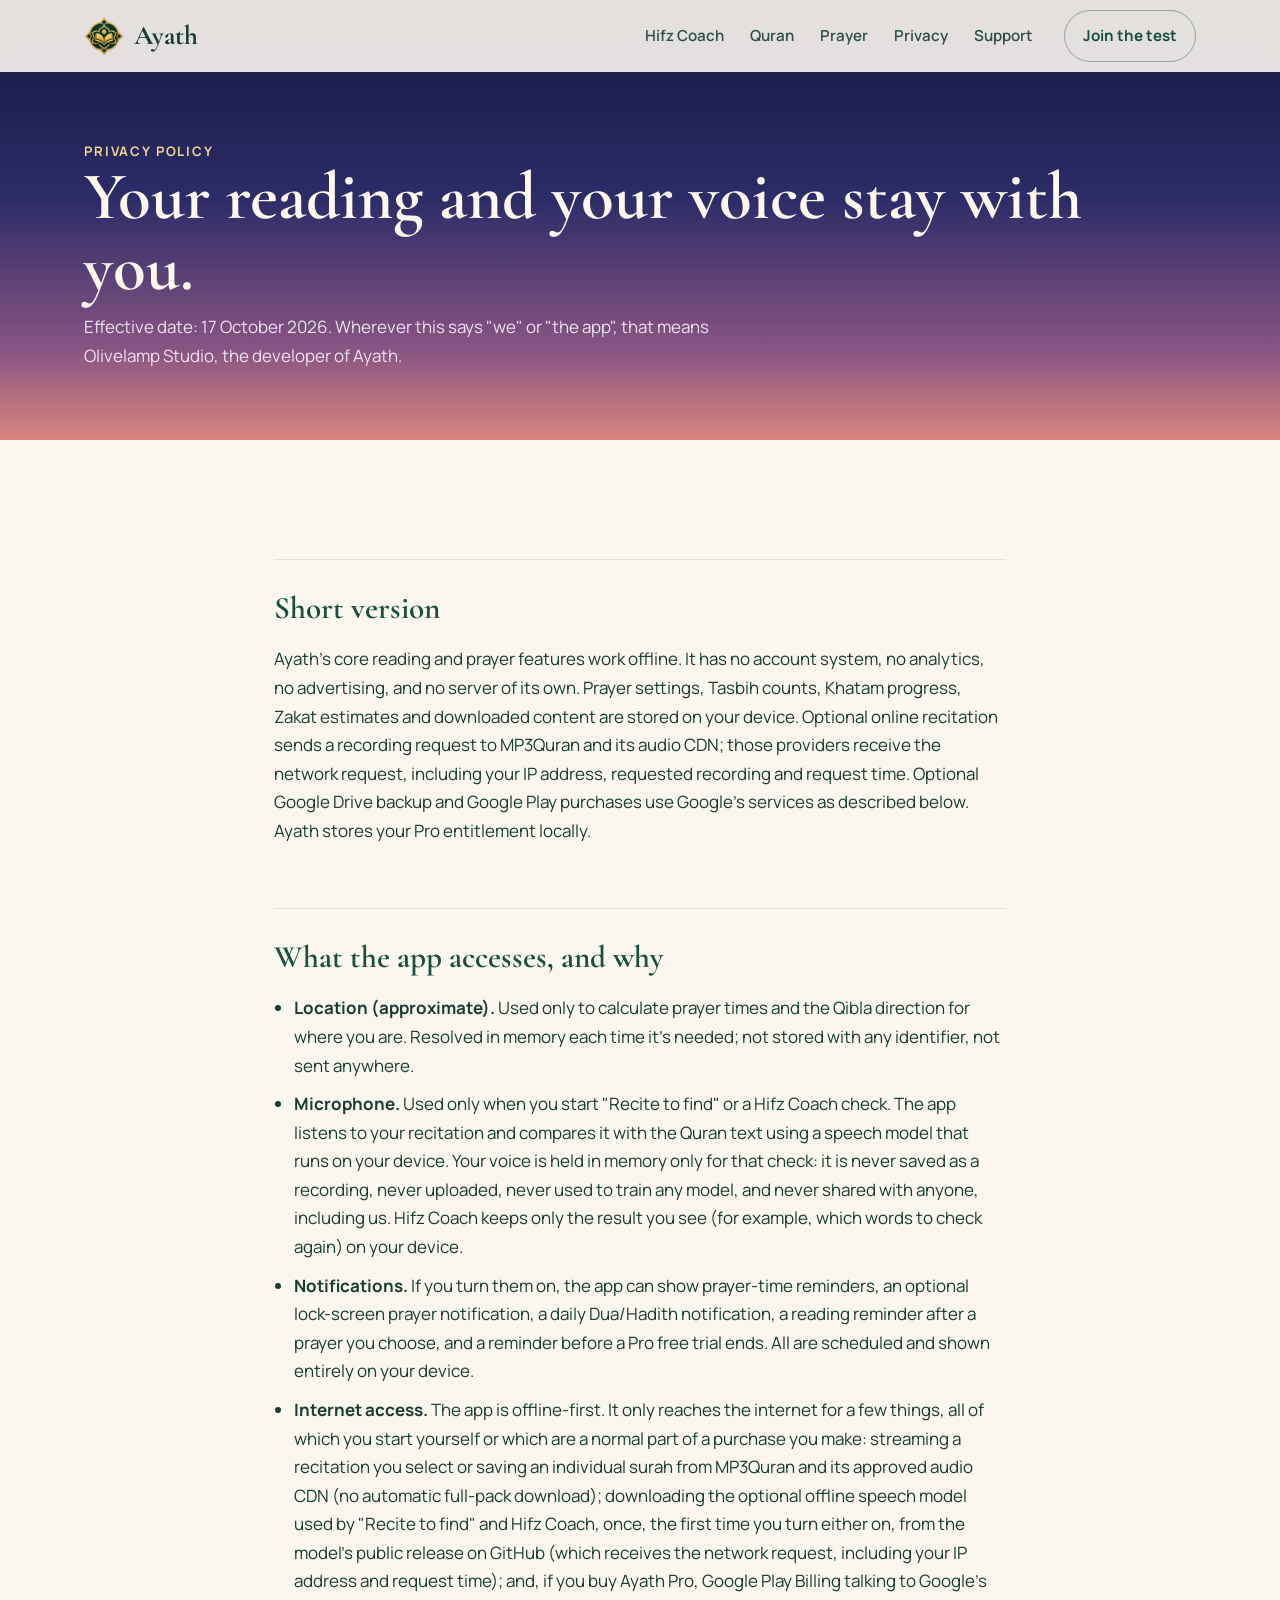
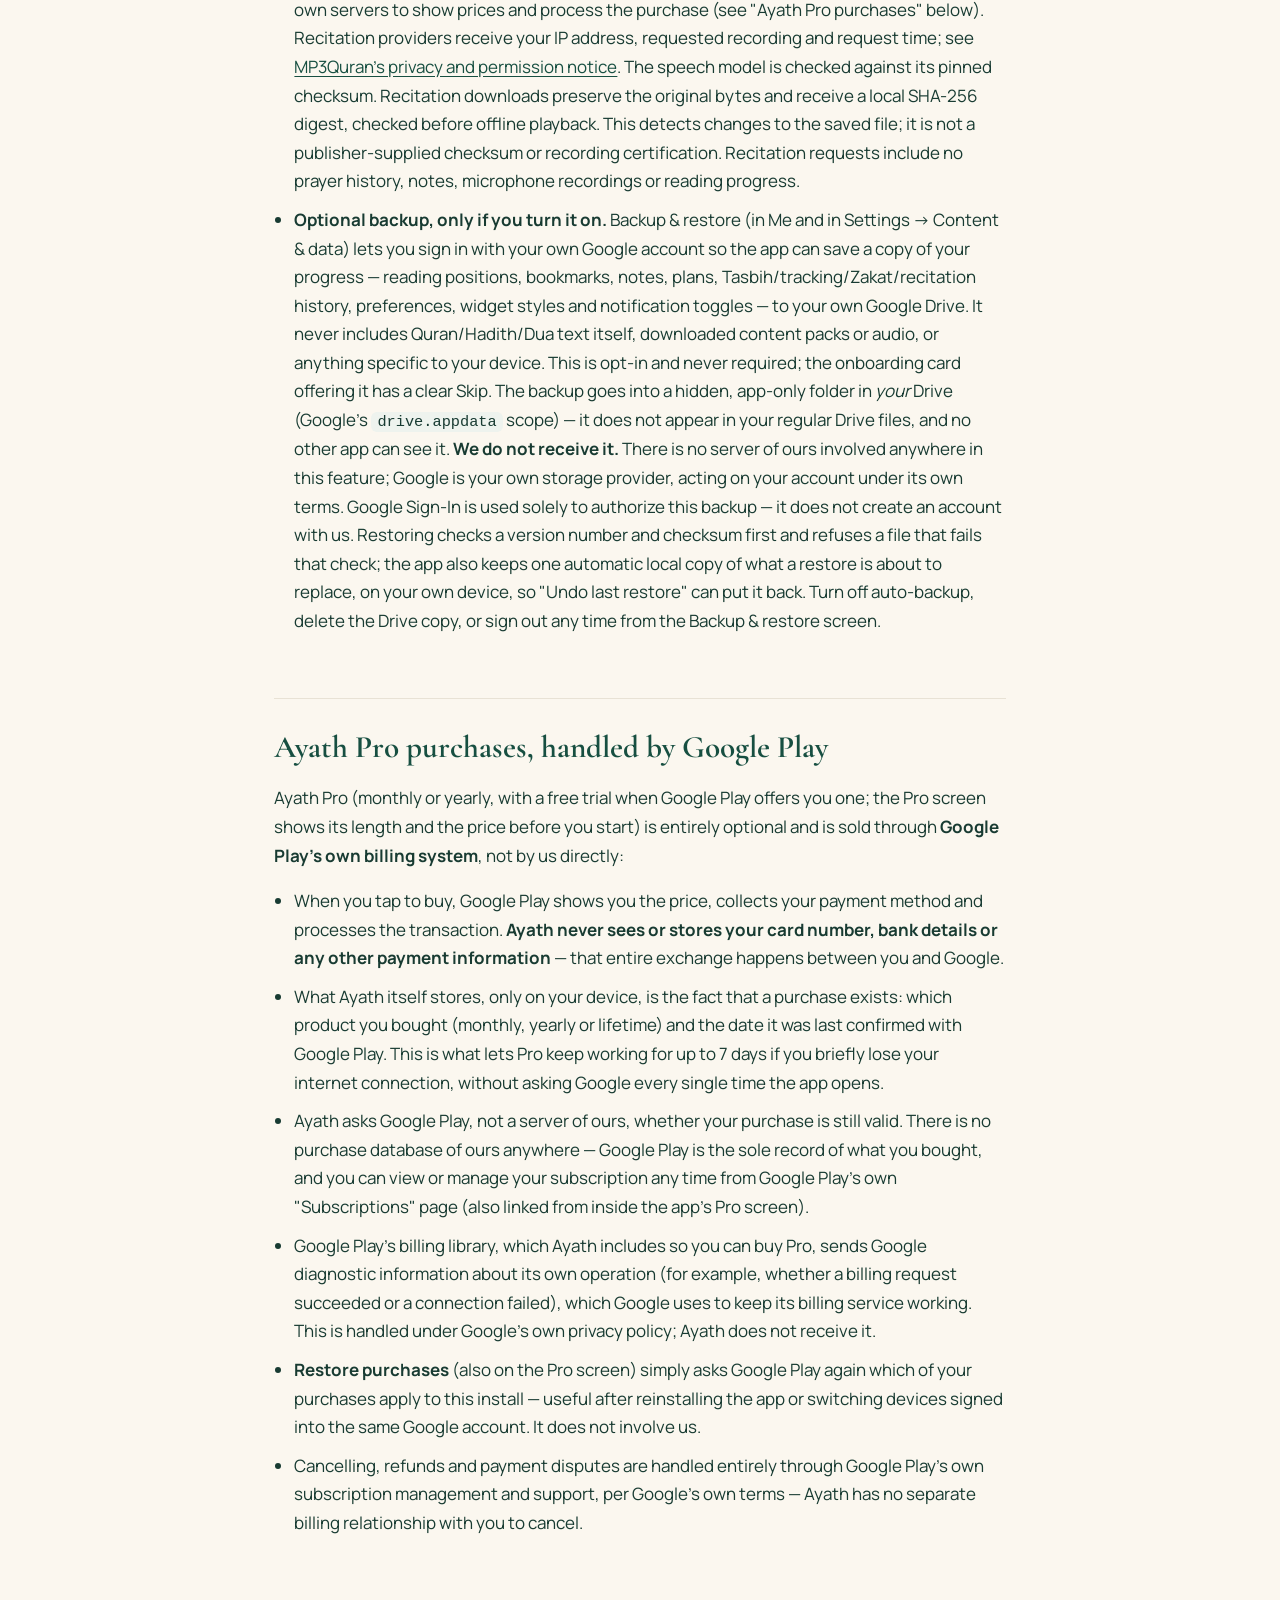
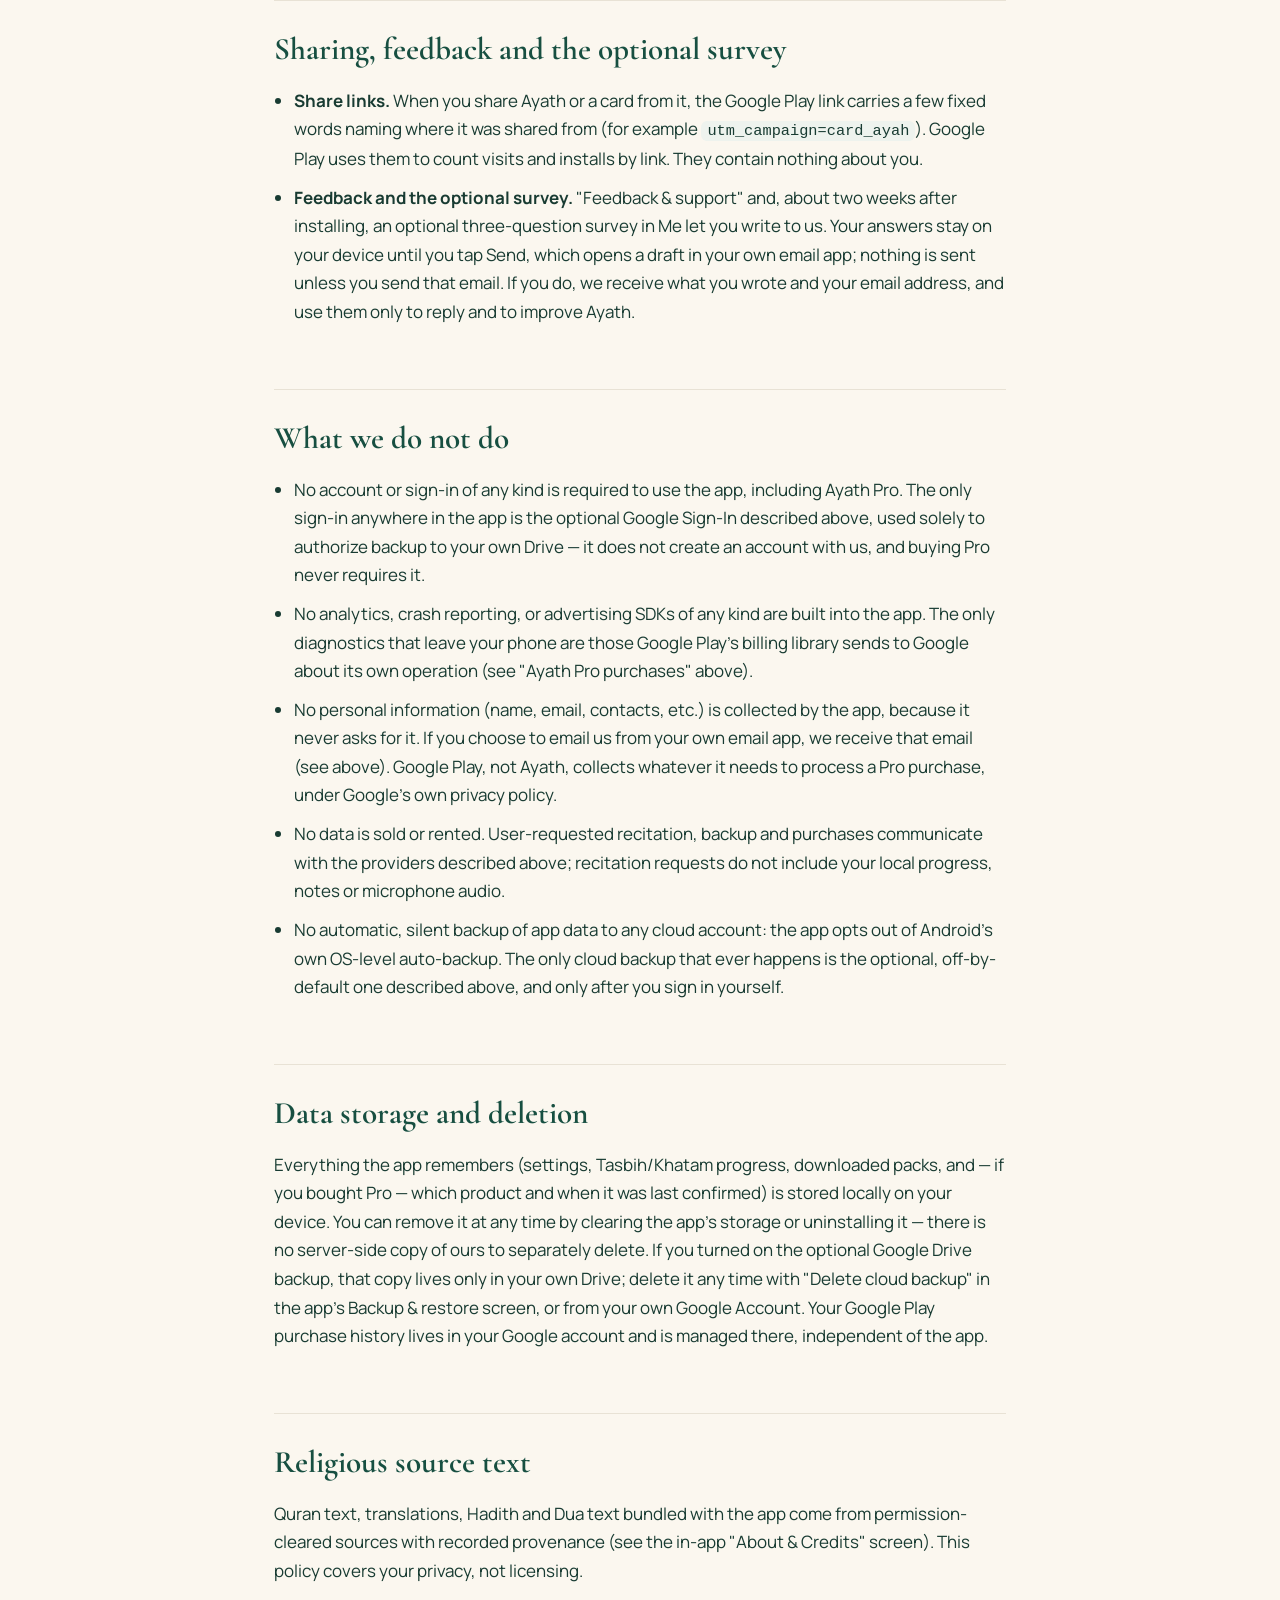
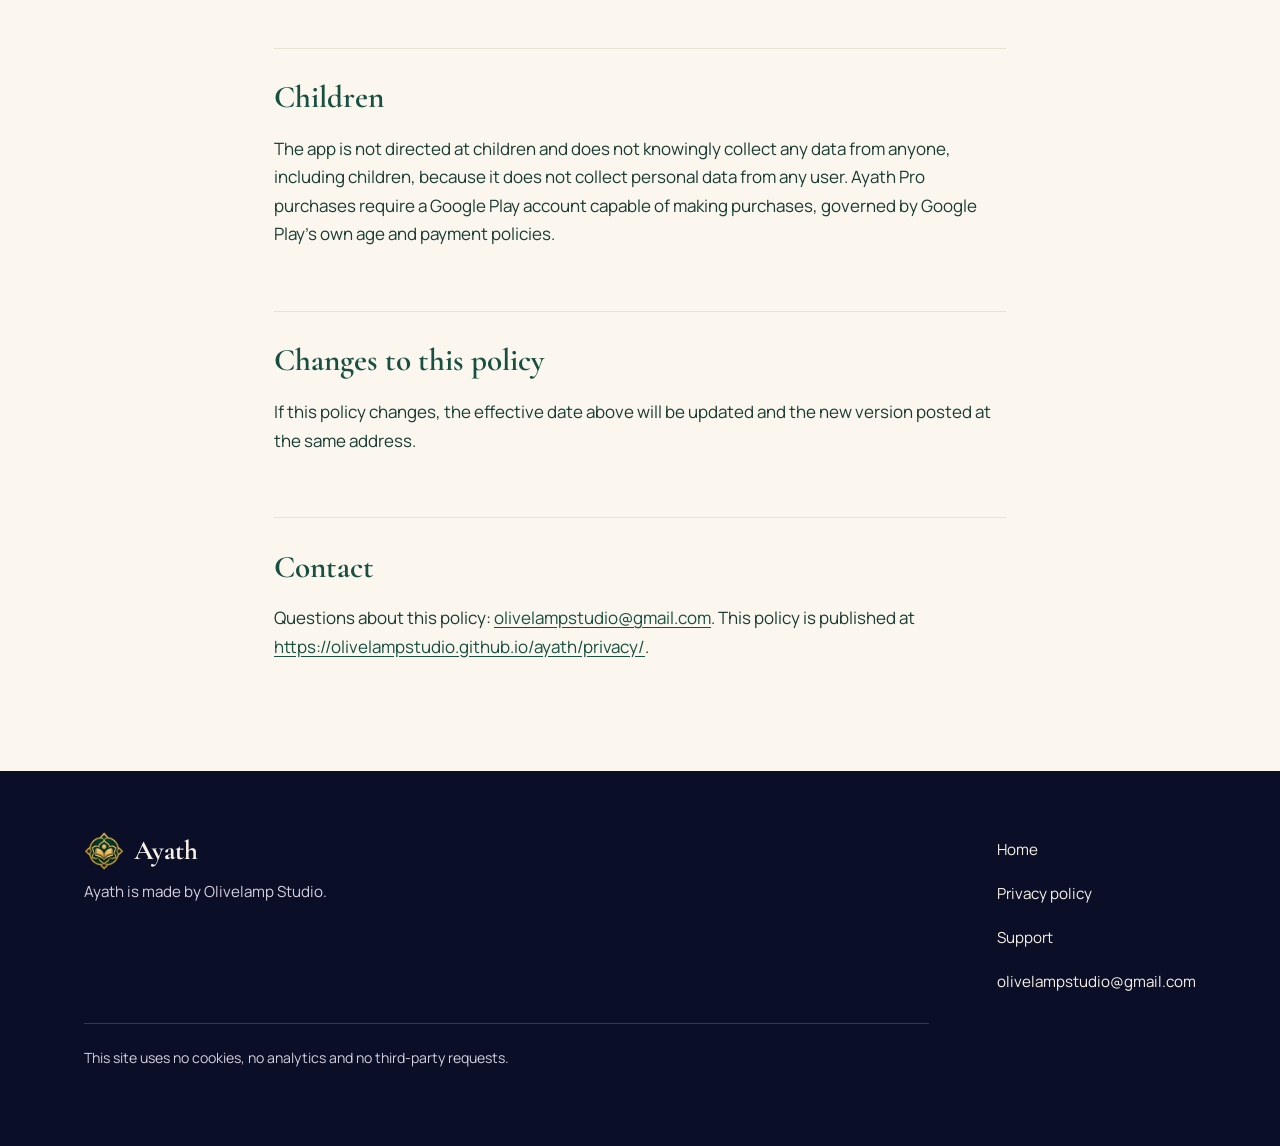
==== commit c7838163: "Publish Ayath website from project 567ac56" ====
--- a/privacy/index.html
+++ b/privacy/index.html
@@ -48,7 +48,7 @@
   <div class="wrap">
     <p class="eyebrow">Privacy policy</p>
     <h1>Your reading and your voice stay with you.</h1>
-    <p>Effective date: 15 October 2026. Wherever this says "we" or "the app", that means Olivelamp
+    <p>Effective date: 17 October 2026. Wherever this says "we" or "the app", that means Olivelamp
       Studio, the developer of Ayath.</p>
   </div>
 </section>
@@ -134,6 +134,11 @@
       sole record of what you bought, and you can view or manage your subscription any
       time from Google Play's own "Subscriptions" page (also linked from inside the app's
       Pro screen).</li>
+    <li>Google Play's billing library, which Ayath includes so you can buy Pro, sends
+      Google diagnostic information about its own operation (for example, whether a
+      billing request succeeded or a connection failed), which Google uses to keep its
+      billing service working. This is handled under Google's own privacy policy; Ayath
+      does not receive it.</li>
     <li><strong>Restore purchases</strong> (also on the Pro screen) simply asks Google Play
       again which of your purchases apply to this install &mdash; useful after
       reinstalling the app or switching devices signed into the same Google account. It
@@ -163,7 +168,9 @@
       Pro. The only sign-in anywhere in the app is the optional Google Sign-In described
       above, used solely to authorize backup to your own Drive — it does not create an
       account with us, and buying Pro never requires it.</li>
-    <li>No analytics, crash reporting, or advertising SDKs of any kind are built into the app.</li>
+    <li>No analytics, crash reporting, or advertising SDKs of any kind are built into the app.
+      The only diagnostics that leave your phone are those Google Play's billing library
+      sends to Google about its own operation (see "Ayath Pro purchases" above).</li>
     <li>No personal information (name, email, contacts, etc.) is collected by the app,
       because it never asks for it. If you choose to email us from your own email app, we
       receive that email (see above). Google Play, not Ayath, collects whatever it needs to
